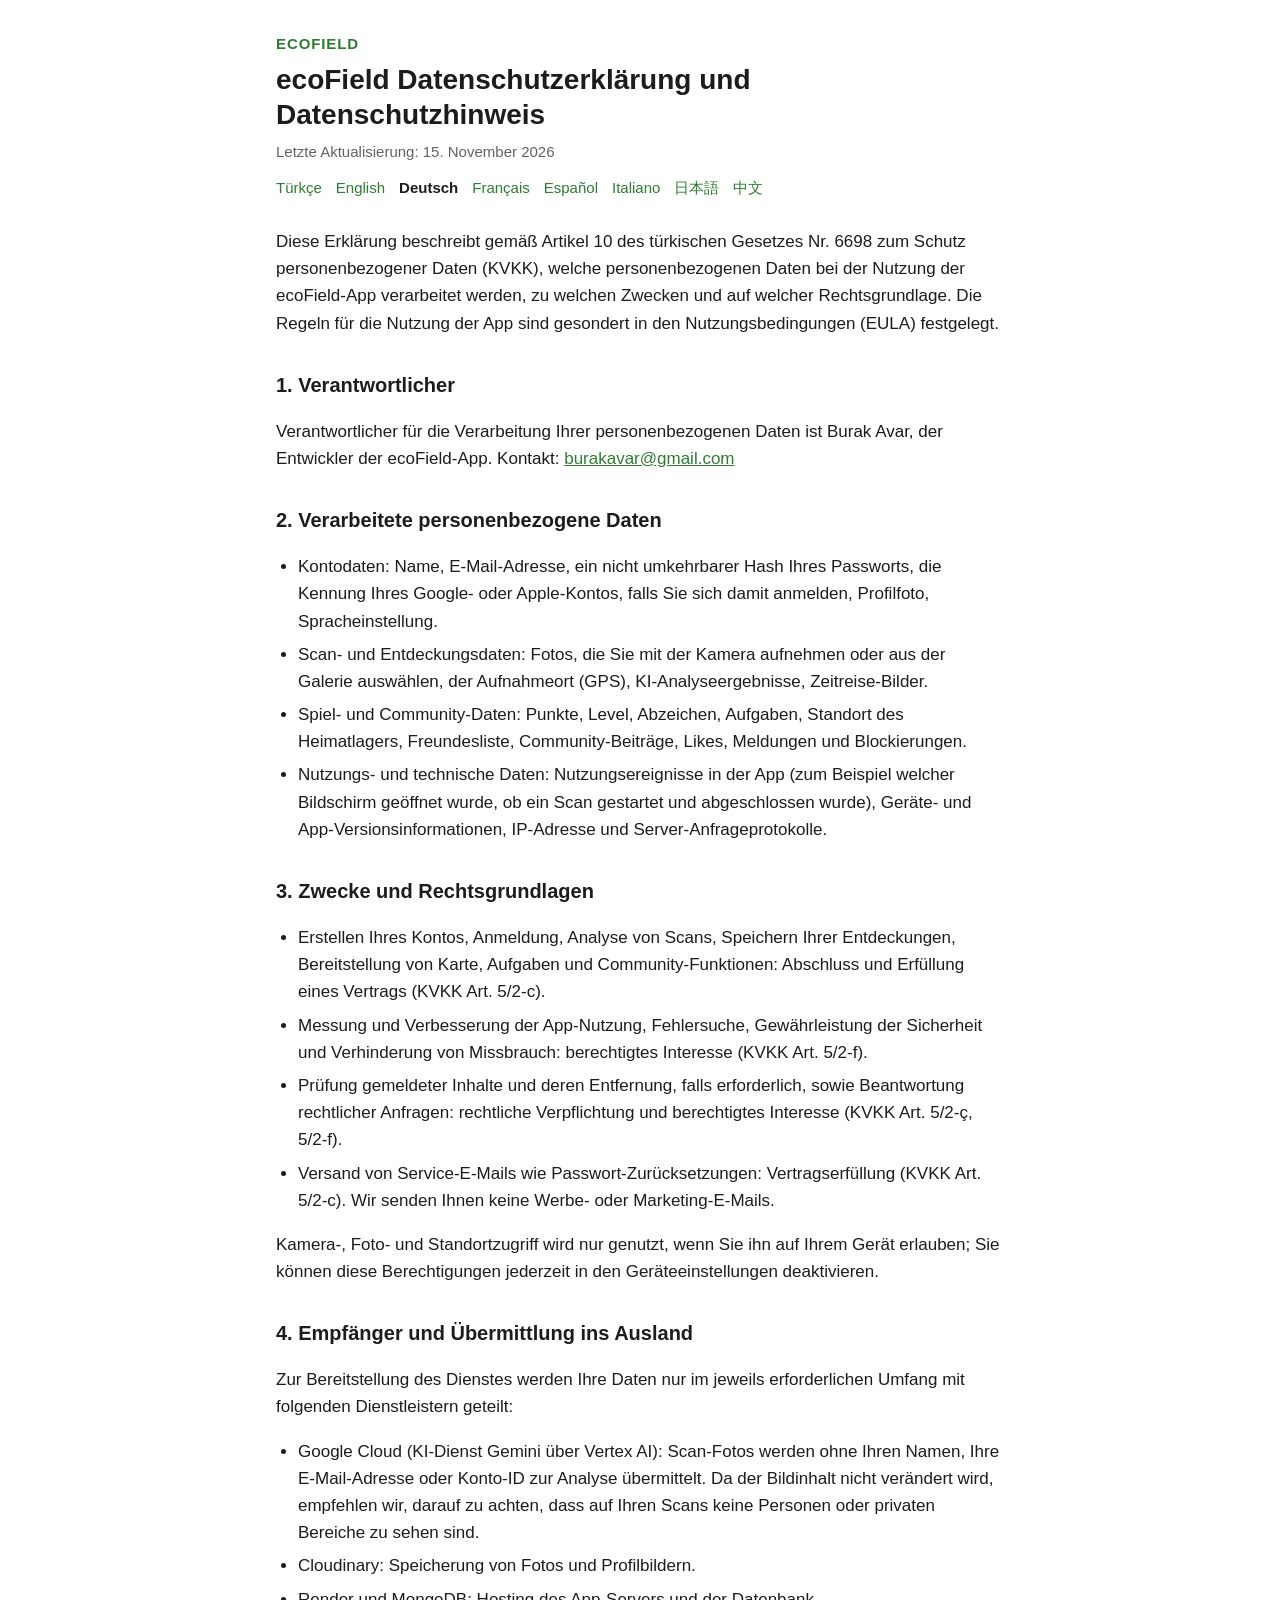
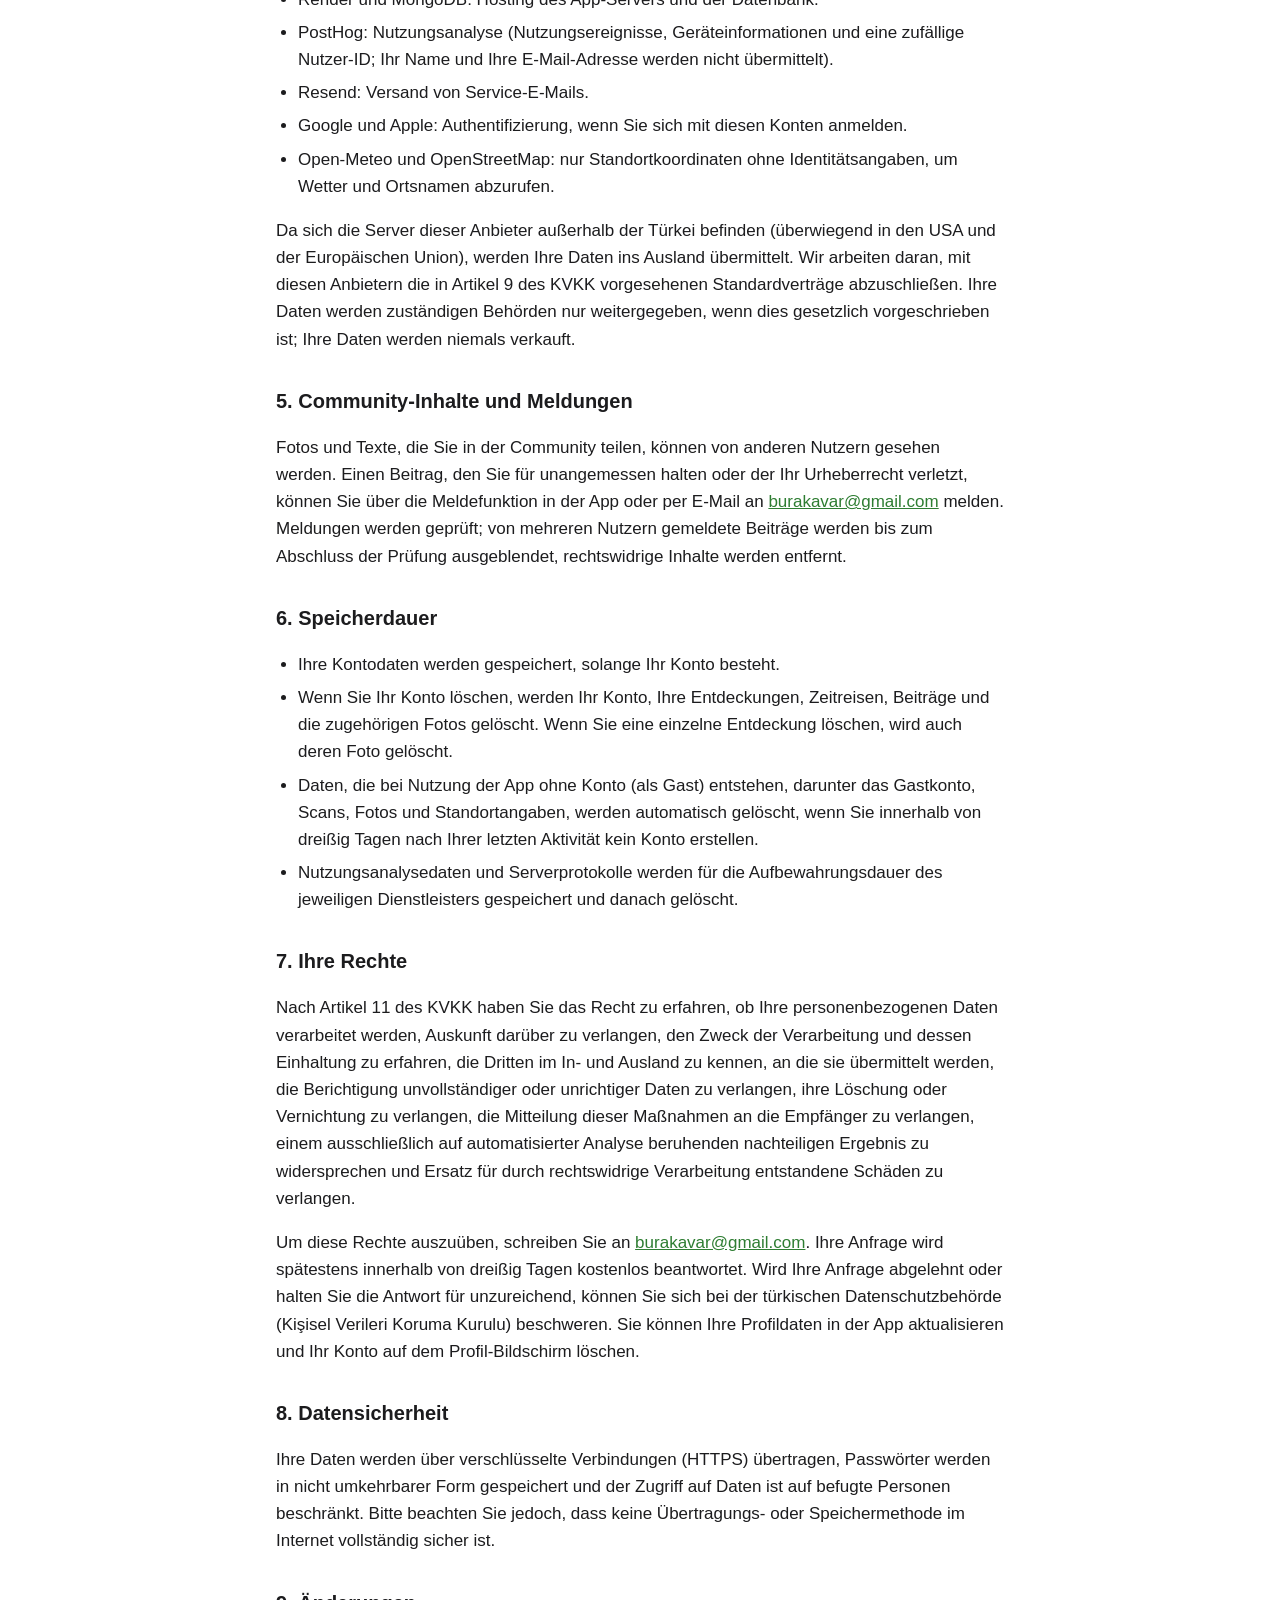
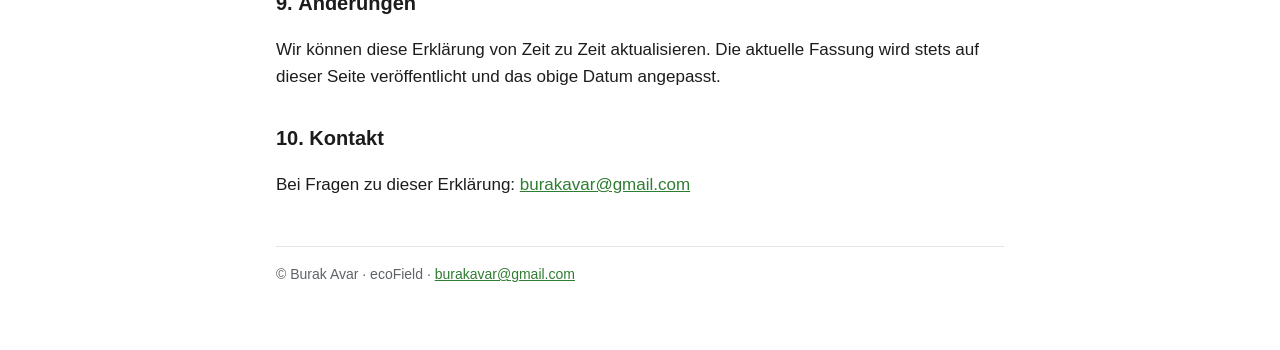
==== de.html @ c3eddfdc "ecoField privacy notice, KVKK notice and account deletion page Co-Authored-By: Claude Opus 5.5 <nore" ====
<!DOCTYPE html>
<html lang="de">
<head>
<meta charset="utf-8">
<meta name="viewport" content="width=device-width, initial-scale=1">
<title>ecoField Datenschutzerklärung und Datenschutzhinweis</title>
<link rel="stylesheet" href="style.css">
</head>
<body>
<main>
<header><div class="brand">ecoField</div><h1>ecoField Datenschutzerklärung und Datenschutzhinweis</h1><div class="meta">Letzte Aktualisierung: 15. November 2026</div><nav class="lang"><a href="tr.html" hreflang="tr">Türkçe</a><a href="en.html" hreflang="en">English</a><a href="de.html" hreflang="de" aria-current="page">Deutsch</a><a href="fr.html" hreflang="fr">Français</a><a href="es.html" hreflang="es">Español</a><a href="it.html" hreflang="it">Italiano</a><a href="ja.html" hreflang="ja">日本語</a><a href="zh.html" hreflang="zh">中文</a></nav></header>
<p>Diese Erklärung beschreibt gemäß Artikel 10 des türkischen Gesetzes Nr. 6698 zum Schutz personenbezogener Daten (KVKK), welche personenbezogenen Daten bei der Nutzung der ecoField-App verarbeitet werden, zu welchen Zwecken und auf welcher Rechtsgrundlage. Die Regeln für die Nutzung der App sind gesondert in den Nutzungsbedingungen (EULA) festgelegt.</p>
<h2>1. Verantwortlicher</h2>
<p>Verantwortlicher für die Verarbeitung Ihrer personenbezogenen Daten ist Burak Avar, der Entwickler der ecoField-App. Kontakt: <a href="mailto:burakavar@gmail.com">burakavar@gmail.com</a></p>
<h2>2. Verarbeitete personenbezogene Daten</h2>
<ul>
<li>Kontodaten: Name, E-Mail-Adresse, ein nicht umkehrbarer Hash Ihres Passworts, die Kennung Ihres Google- oder Apple-Kontos, falls Sie sich damit anmelden, Profilfoto, Spracheinstellung.</li>
<li>Scan- und Entdeckungsdaten: Fotos, die Sie mit der Kamera aufnehmen oder aus der Galerie auswählen, der Aufnahmeort (GPS), KI-Analyseergebnisse, Zeitreise-Bilder.</li>
<li>Spiel- und Community-Daten: Punkte, Level, Abzeichen, Aufgaben, Standort des Heimatlagers, Freundesliste, Community-Beiträge, Likes, Meldungen und Blockierungen.</li>
<li>Nutzungs- und technische Daten: Nutzungsereignisse in der App (zum Beispiel welcher Bildschirm geöffnet wurde, ob ein Scan gestartet und abgeschlossen wurde), Geräte- und App-Versionsinformationen, IP-Adresse und Server-Anfrageprotokolle.</li>
</ul>
<h2>3. Zwecke und Rechtsgrundlagen</h2>
<ul>
<li>Erstellen Ihres Kontos, Anmeldung, Analyse von Scans, Speichern Ihrer Entdeckungen, Bereitstellung von Karte, Aufgaben und Community-Funktionen: Abschluss und Erfüllung eines Vertrags (KVKK Art. 5/2-c).</li>
<li>Messung und Verbesserung der App-Nutzung, Fehlersuche, Gewährleistung der Sicherheit und Verhinderung von Missbrauch: berechtigtes Interesse (KVKK Art. 5/2-f).</li>
<li>Prüfung gemeldeter Inhalte und deren Entfernung, falls erforderlich, sowie Beantwortung rechtlicher Anfragen: rechtliche Verpflichtung und berechtigtes Interesse (KVKK Art. 5/2-ç, 5/2-f).</li>
<li>Versand von Service-E-Mails wie Passwort-Zurücksetzungen: Vertragserfüllung (KVKK Art. 5/2-c). Wir senden Ihnen keine Werbe- oder Marketing-E-Mails.</li>
</ul>
<p>Kamera-, Foto- und Standortzugriff wird nur genutzt, wenn Sie ihn auf Ihrem Gerät erlauben; Sie können diese Berechtigungen jederzeit in den Geräteeinstellungen deaktivieren.</p>
<h2>4. Empfänger und Übermittlung ins Ausland</h2>
<p>Zur Bereitstellung des Dienstes werden Ihre Daten nur im jeweils erforderlichen Umfang mit folgenden Dienstleistern geteilt:</p>
<ul>
<li>Google Cloud (KI-Dienst Gemini über Vertex AI): Scan-Fotos werden ohne Ihren Namen, Ihre E-Mail-Adresse oder Konto-ID zur Analyse übermittelt. Da der Bildinhalt nicht verändert wird, empfehlen wir, darauf zu achten, dass auf Ihren Scans keine Personen oder privaten Bereiche zu sehen sind.</li>
<li>Cloudinary: Speicherung von Fotos und Profilbildern.</li>
<li>Render und MongoDB: Hosting des App-Servers und der Datenbank.</li>
<li>PostHog: Nutzungsanalyse (Nutzungsereignisse, Geräteinformationen und eine zufällige Nutzer-ID; Ihr Name und Ihre E-Mail-Adresse werden nicht übermittelt).</li>
<li>Resend: Versand von Service-E-Mails.</li>
<li>Google und Apple: Authentifizierung, wenn Sie sich mit diesen Konten anmelden.</li>
<li>Open-Meteo und OpenStreetMap: nur Standortkoordinaten ohne Identitätsangaben, um Wetter und Ortsnamen abzurufen.</li>
</ul>
<p>Da sich die Server dieser Anbieter außerhalb der Türkei befinden (überwiegend in den USA und der Europäischen Union), werden Ihre Daten ins Ausland übermittelt. Wir arbeiten daran, mit diesen Anbietern die in Artikel 9 des KVKK vorgesehenen Standardverträge abzuschließen. Ihre Daten werden zuständigen Behörden nur weitergegeben, wenn dies gesetzlich vorgeschrieben ist; Ihre Daten werden niemals verkauft.</p>
<h2>5. Community-Inhalte und Meldungen</h2>
<p>Fotos und Texte, die Sie in der Community teilen, können von anderen Nutzern gesehen werden. Einen Beitrag, den Sie für unangemessen halten oder der Ihr Urheberrecht verletzt, können Sie über die Meldefunktion in der App oder per E-Mail an <a href="mailto:burakavar@gmail.com">burakavar@gmail.com</a> melden. Meldungen werden geprüft; von mehreren Nutzern gemeldete Beiträge werden bis zum Abschluss der Prüfung ausgeblendet, rechtswidrige Inhalte werden entfernt.</p>
<h2>6. Speicherdauer</h2>
<ul>
<li>Ihre Kontodaten werden gespeichert, solange Ihr Konto besteht.</li>
<li>Wenn Sie Ihr Konto löschen, werden Ihr Konto, Ihre Entdeckungen, Zeitreisen, Beiträge und die zugehörigen Fotos gelöscht. Wenn Sie eine einzelne Entdeckung löschen, wird auch deren Foto gelöscht.</li>
<li>Daten, die bei Nutzung der App ohne Konto (als Gast) entstehen, darunter das Gastkonto, Scans, Fotos und Standortangaben, werden automatisch gelöscht, wenn Sie innerhalb von dreißig Tagen nach Ihrer letzten Aktivität kein Konto erstellen.</li>
<li>Nutzungsanalysedaten und Serverprotokolle werden für die Aufbewahrungsdauer des jeweiligen Dienstleisters gespeichert und danach gelöscht.</li>
</ul>
<h2>7. Ihre Rechte</h2>
<p>Nach Artikel 11 des KVKK haben Sie das Recht zu erfahren, ob Ihre personenbezogenen Daten verarbeitet werden, Auskunft darüber zu verlangen, den Zweck der Verarbeitung und dessen Einhaltung zu erfahren, die Dritten im In- und Ausland zu kennen, an die sie übermittelt werden, die Berichtigung unvollständiger oder unrichtiger Daten zu verlangen, ihre Löschung oder Vernichtung zu verlangen, die Mitteilung dieser Maßnahmen an die Empfänger zu verlangen, einem ausschließlich auf automatisierter Analyse beruhenden nachteiligen Ergebnis zu widersprechen und Ersatz für durch rechtswidrige Verarbeitung entstandene Schäden zu verlangen.</p>
<p>Um diese Rechte auszuüben, schreiben Sie an <a href="mailto:burakavar@gmail.com">burakavar@gmail.com</a>. Ihre Anfrage wird spätestens innerhalb von dreißig Tagen kostenlos beantwortet. Wird Ihre Anfrage abgelehnt oder halten Sie die Antwort für unzureichend, können Sie sich bei der türkischen Datenschutzbehörde (Kişisel Verileri Koruma Kurulu) beschweren. Sie können Ihre Profildaten in der App aktualisieren und Ihr Konto auf dem Profil-Bildschirm löschen.</p>
<h2>8. Datensicherheit</h2>
<p>Ihre Daten werden über verschlüsselte Verbindungen (HTTPS) übertragen, Passwörter werden in nicht umkehrbarer Form gespeichert und der Zugriff auf Daten ist auf befugte Personen beschränkt. Bitte beachten Sie jedoch, dass keine Übertragungs- oder Speichermethode im Internet vollständig sicher ist.</p>
<h2>9. Änderungen</h2>
<p>Wir können diese Erklärung von Zeit zu Zeit aktualisieren. Die aktuelle Fassung wird stets auf dieser Seite veröffentlicht und das obige Datum angepasst.</p>
<h2>10. Kontakt</h2>
<p>Bei Fragen zu dieser Erklärung: <a href="mailto:burakavar@gmail.com">burakavar@gmail.com</a></p>
<footer>© Burak Avar · ecoField · <a href="mailto:burakavar@gmail.com">burakavar@gmail.com</a></footer>
</main>
</body>
</html>
---- style.css ----
:root {
  --bg: #ffffff;
  --text: #1c1c1e;
  --muted: #5f6368;
  --accent: #2e7d32;
  --card: #f4f8f4;
  --line: #e0e8e0;
}
@media (prefers-color-scheme: dark) {
  :root {
    --bg: #0d120e;
    --text: #e8efe9;
    --muted: #9fb0a2;
    --accent: #81c784;
    --card: #151d16;
    --line: #26332a;
  }
}
* { box-sizing: border-box; }
body {
  margin: 0;
  background: var(--bg);
  color: var(--text);
  font: 17px/1.6 -apple-system, BlinkMacSystemFont, "Segoe UI", Roboto, Helvetica, Arial, sans-serif;
}
main { max-width: 760px; margin: 0 auto; padding: 32px 16px 64px; }
header { margin-bottom: 28px; }
.brand { color: var(--accent); font-weight: 700; font-size: 15px; letter-spacing: .06em; text-transform: uppercase; }
h1 { font-size: 28px; line-height: 1.25; margin: 6px 0 8px; }
h2 { font-size: 20px; margin: 32px 0 10px; }
.meta { color: var(--muted); font-size: 15px; }
.lang { margin-top: 12px; font-size: 15px; display: flex; flex-wrap: wrap; gap: 6px 14px; }
.lang a { color: var(--accent); text-decoration: none; }
.lang a[aria-current] { color: var(--text); font-weight: 600; }
ul { padding-left: 22px; }
li { margin: 0 0 6px; }
a { color: var(--accent); overflow-wrap: anywhere; }
footer { margin-top: 48px; color: var(--muted); font-size: 14px; border-top: 1px solid var(--line); padding-top: 16px; }
.choice { display: block; background: var(--card); border: 1px solid var(--line); border-radius: 14px; padding: 16px 18px; margin: 10px 0; text-decoration: none; color: var(--text); font-weight: 600; }
.choice span { display: block; color: var(--muted); font-weight: 400; font-size: 15px; }
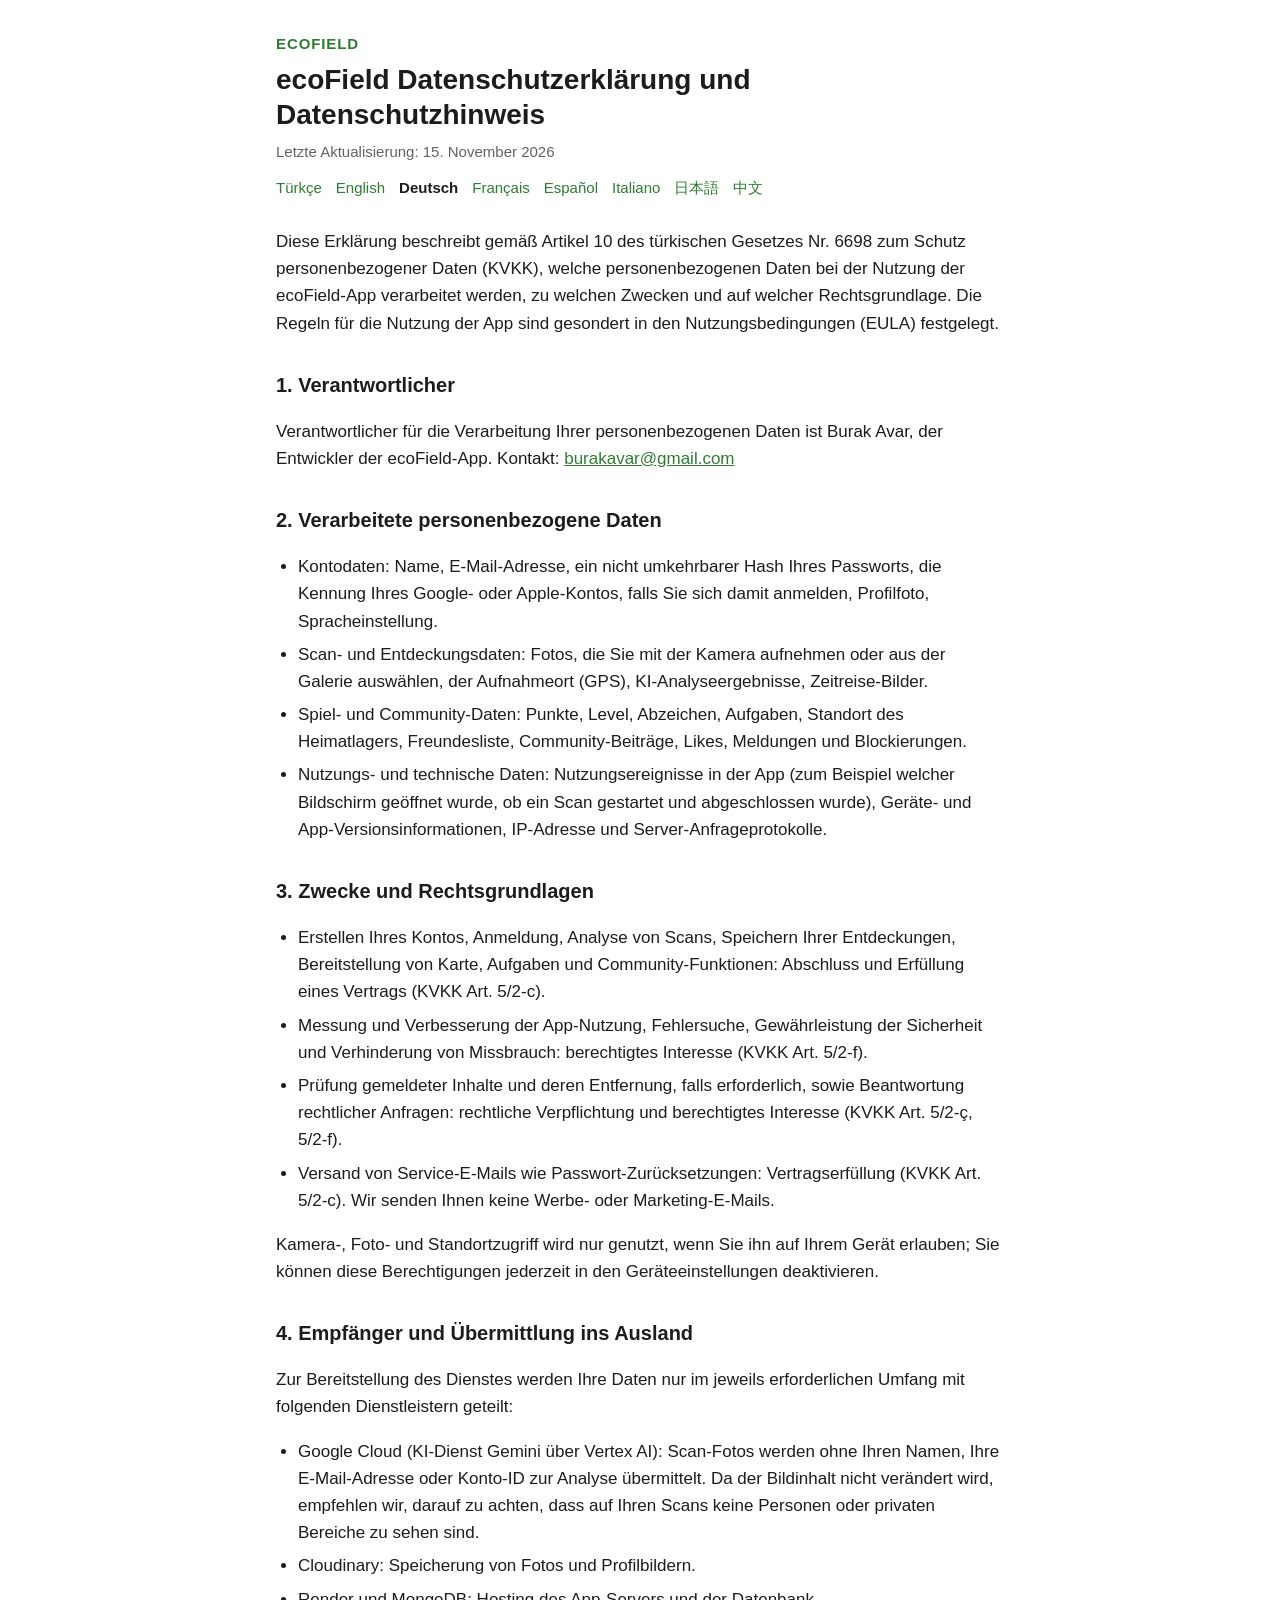
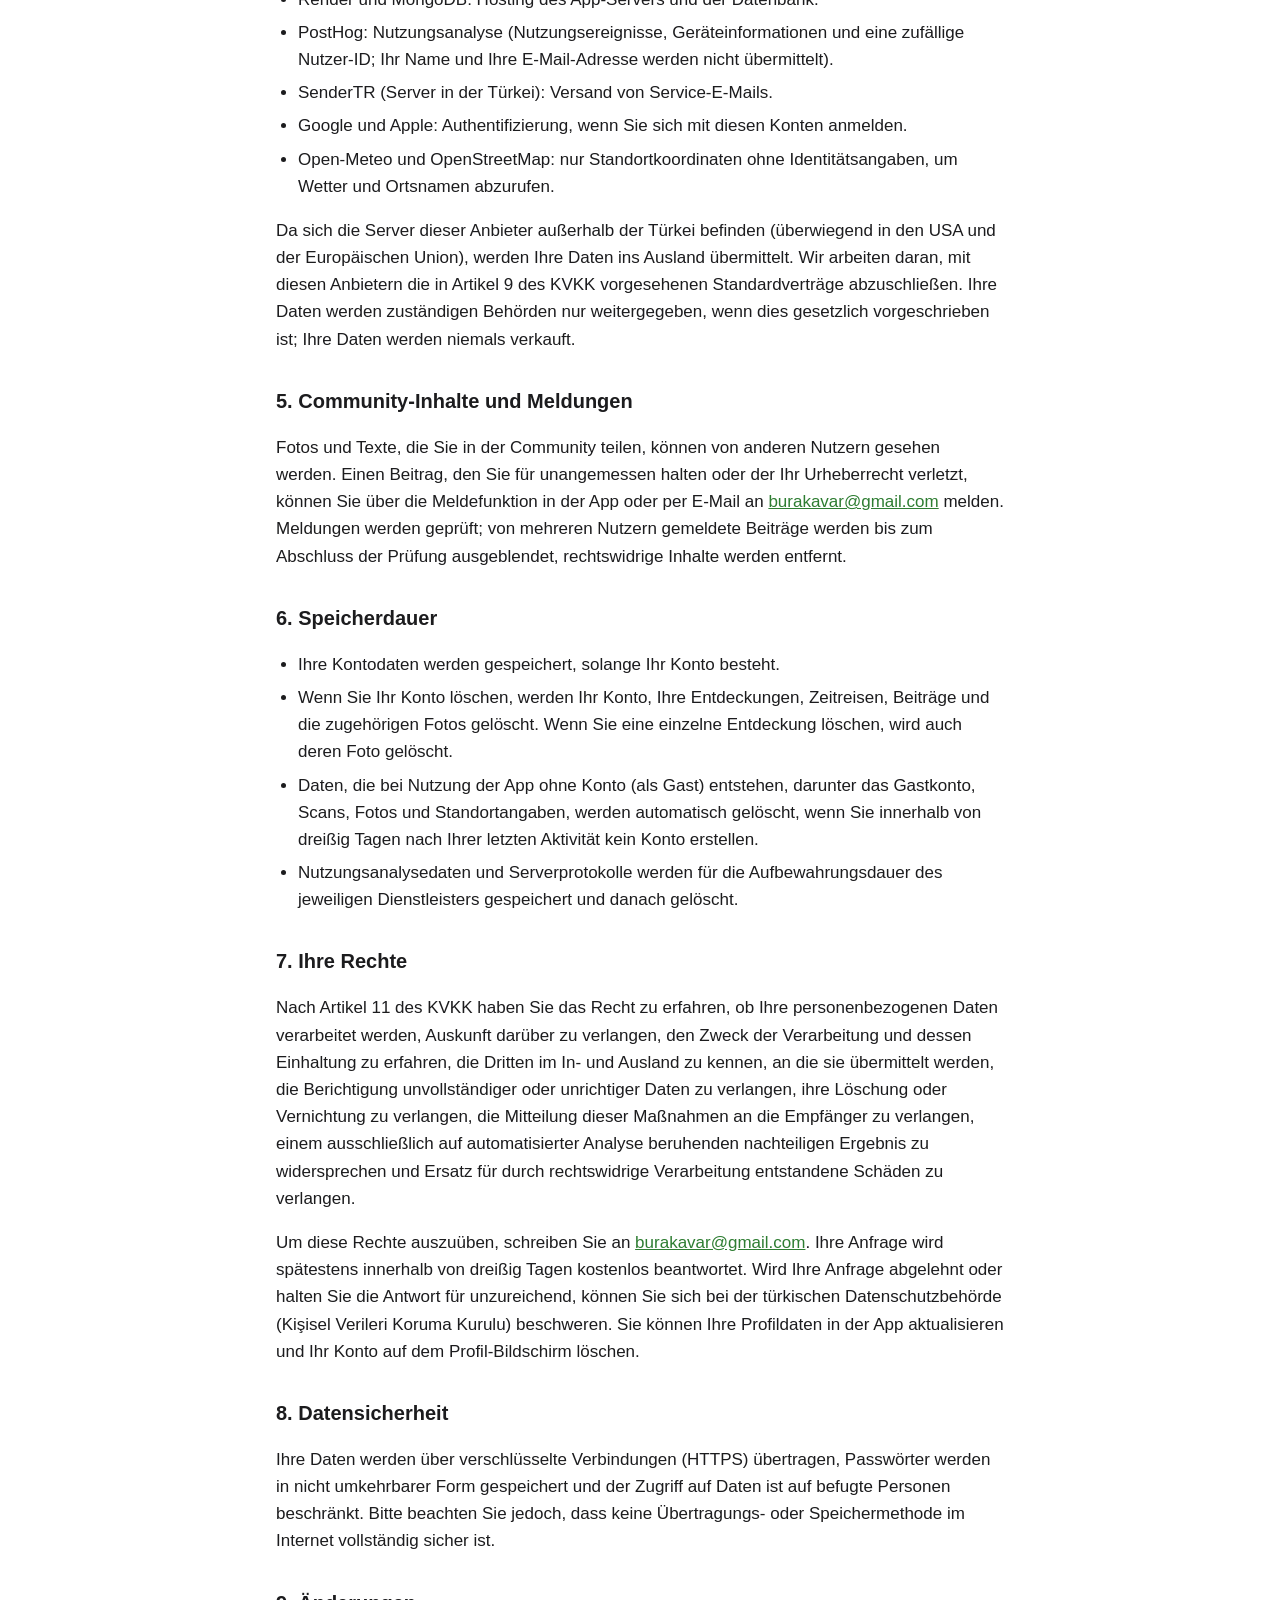
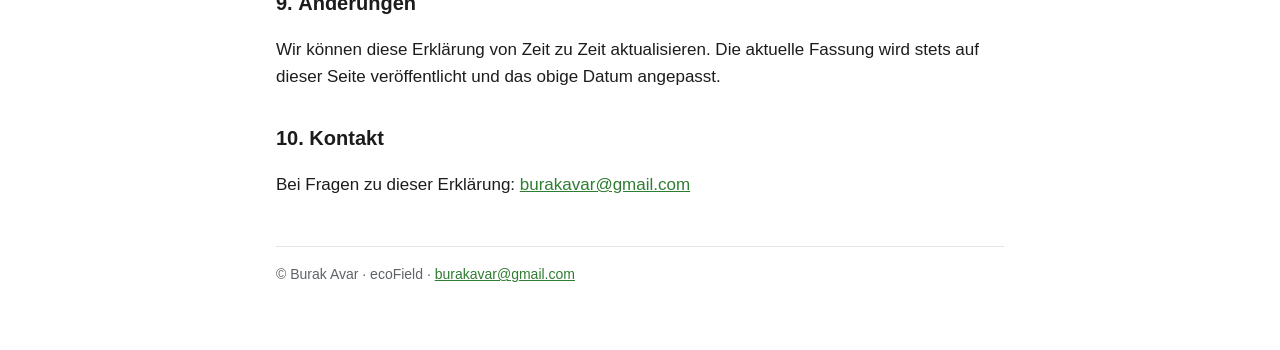
==== commit 03deeeec: "Email provider: SenderTR (Turkey) Co-Authored-By: Claude Opus 5.5 <noreply@anthropic.com>" ====
--- a/de.html
+++ b/de.html
@@ -34,7 +34,7 @@
 <li>Cloudinary: Speicherung von Fotos und Profilbildern.</li>
 <li>Render und MongoDB: Hosting des App-Servers und der Datenbank.</li>
 <li>PostHog: Nutzungsanalyse (Nutzungsereignisse, Geräteinformationen und eine zufällige Nutzer-ID; Ihr Name und Ihre E-Mail-Adresse werden nicht übermittelt).</li>
-<li>Resend: Versand von Service-E-Mails.</li>
+<li>SenderTR (Server in der Türkei): Versand von Service-E-Mails.</li>
 <li>Google und Apple: Authentifizierung, wenn Sie sich mit diesen Konten anmelden.</li>
 <li>Open-Meteo und OpenStreetMap: nur Standortkoordinaten ohne Identitätsangaben, um Wetter und Ortsnamen abzurufen.</li>
 </ul>
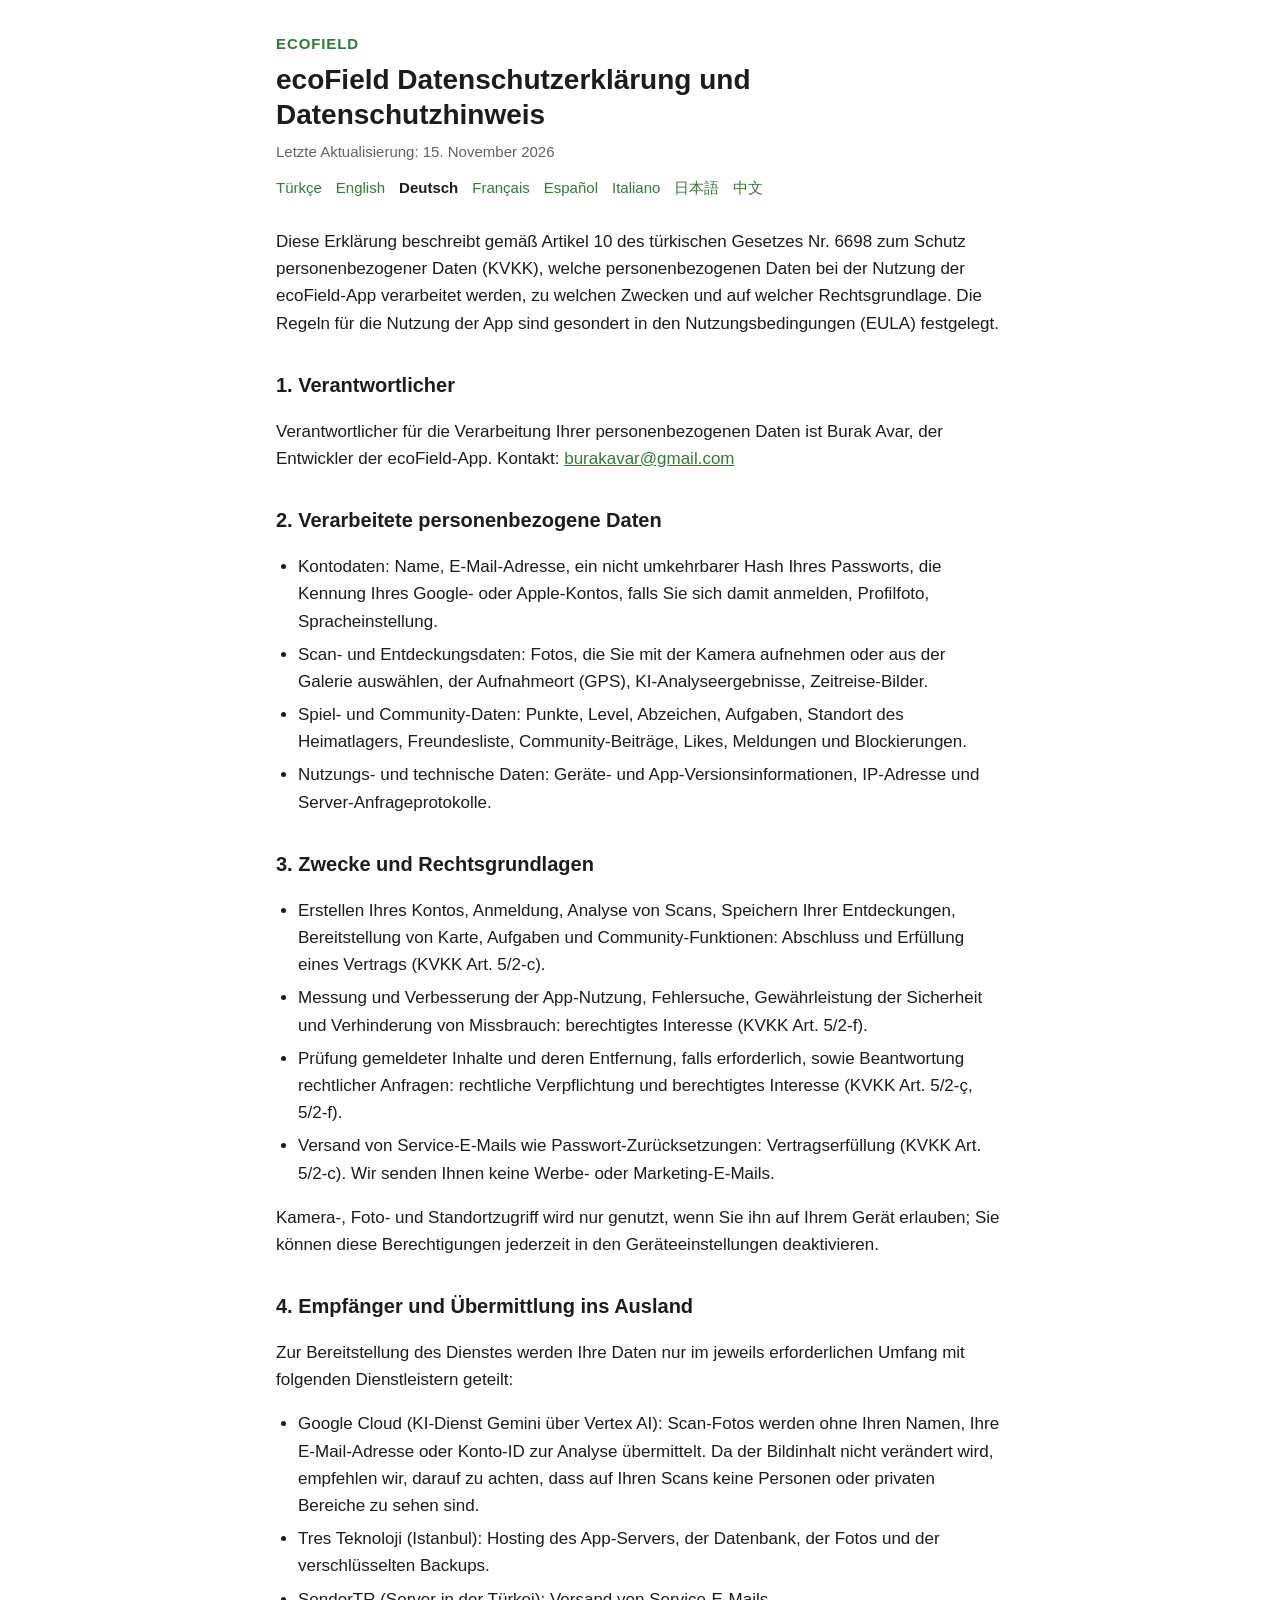
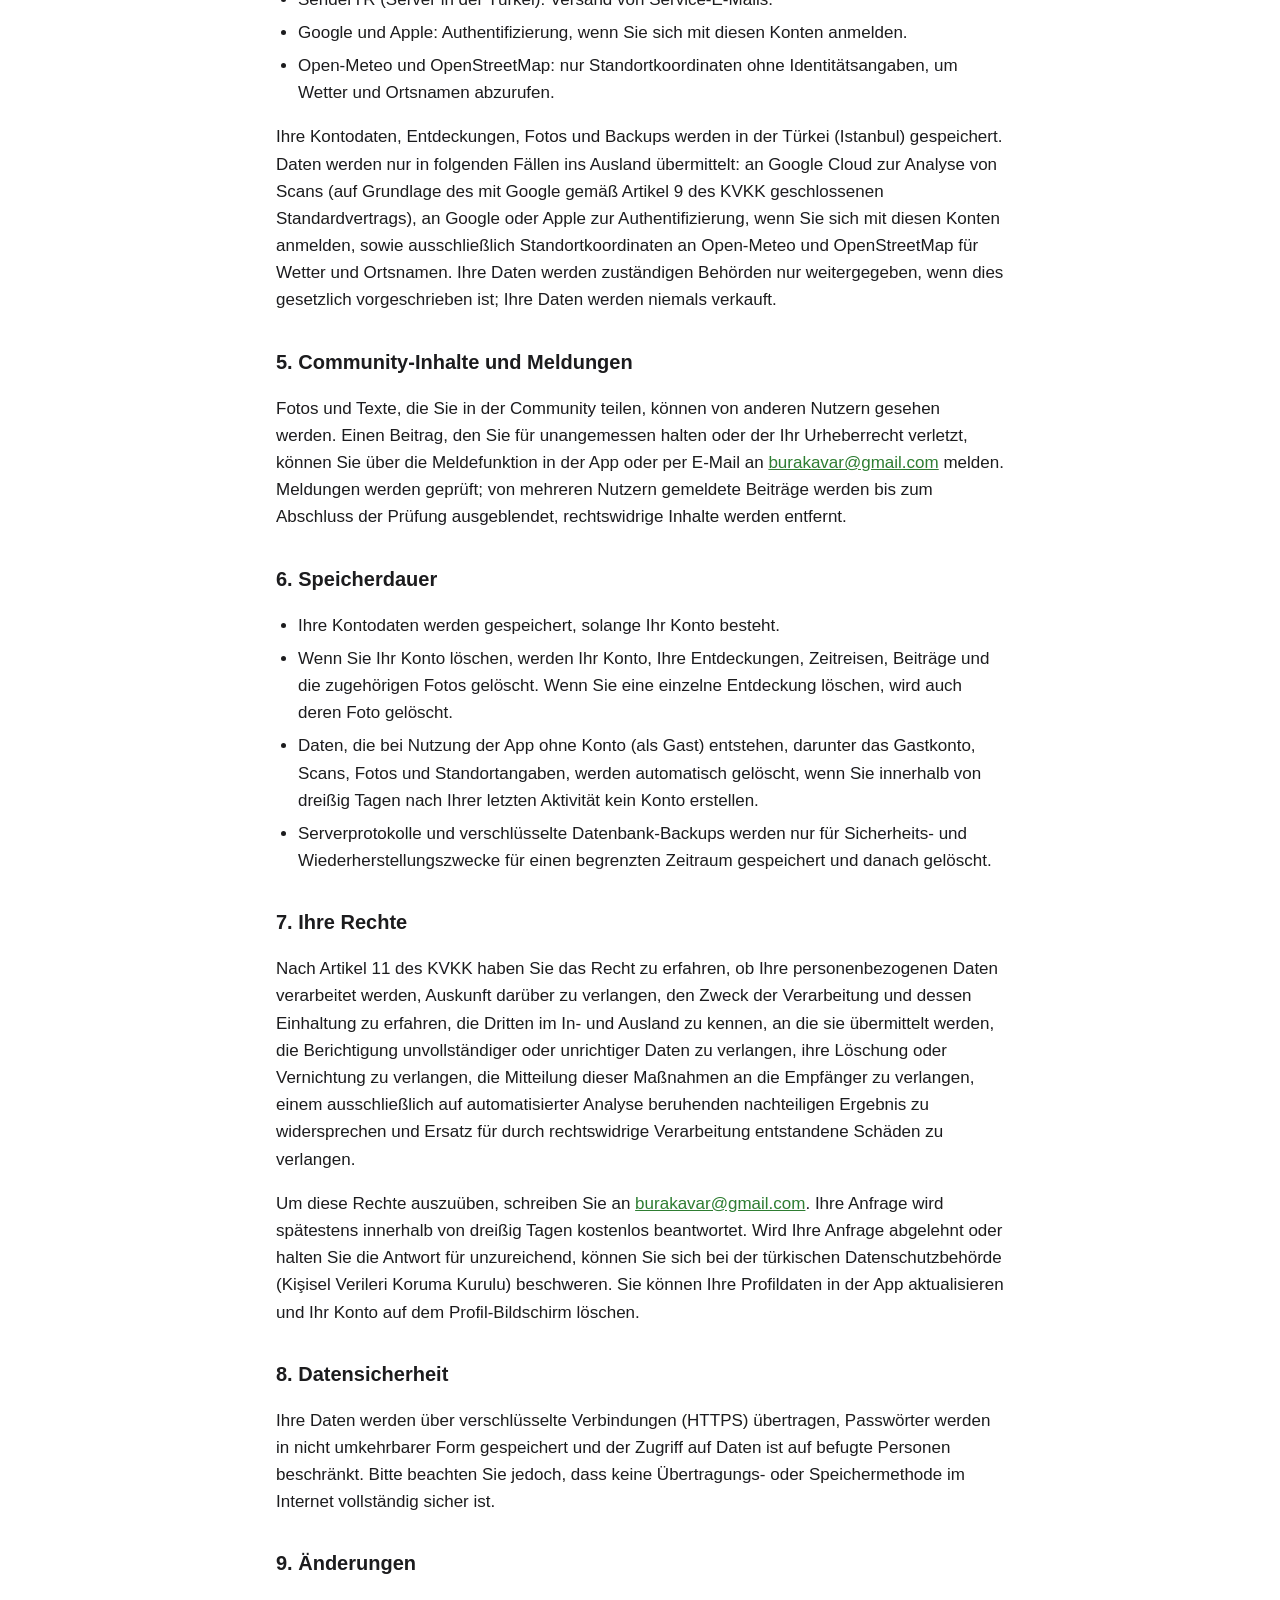
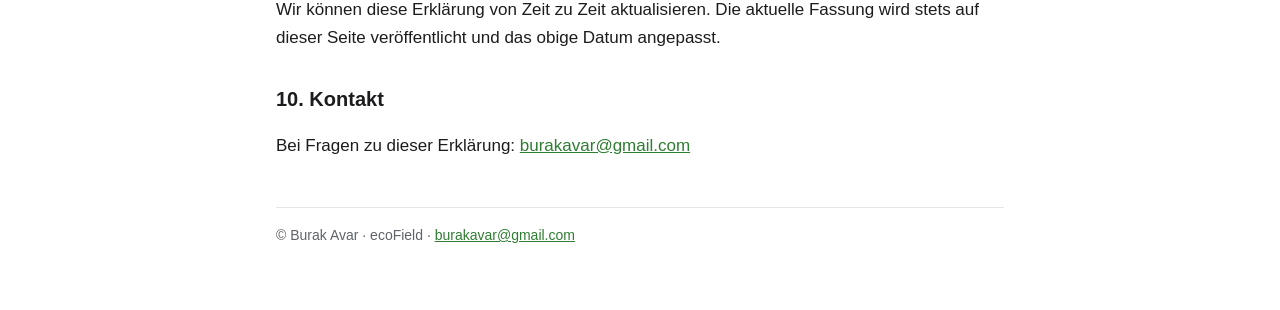
==== commit 22eadeb3: "Data now stays in Turkey (Tres Teknoloji, Istanbul) Co-Authored-By: Claude Opus 5.5 <noreply@anthrop" ====
--- a/de.html
+++ b/de.html
@@ -17,7 +17,7 @@
 <li>Kontodaten: Name, E-Mail-Adresse, ein nicht umkehrbarer Hash Ihres Passworts, die Kennung Ihres Google- oder Apple-Kontos, falls Sie sich damit anmelden, Profilfoto, Spracheinstellung.</li>
 <li>Scan- und Entdeckungsdaten: Fotos, die Sie mit der Kamera aufnehmen oder aus der Galerie auswählen, der Aufnahmeort (GPS), KI-Analyseergebnisse, Zeitreise-Bilder.</li>
 <li>Spiel- und Community-Daten: Punkte, Level, Abzeichen, Aufgaben, Standort des Heimatlagers, Freundesliste, Community-Beiträge, Likes, Meldungen und Blockierungen.</li>
-<li>Nutzungs- und technische Daten: Nutzungsereignisse in der App (zum Beispiel welcher Bildschirm geöffnet wurde, ob ein Scan gestartet und abgeschlossen wurde), Geräte- und App-Versionsinformationen, IP-Adresse und Server-Anfrageprotokolle.</li>
+<li>Nutzungs- und technische Daten: Geräte- und App-Versionsinformationen, IP-Adresse und Server-Anfrageprotokolle.</li>
 </ul>
 <h2>3. Zwecke und Rechtsgrundlagen</h2>
 <ul>
@@ -31,14 +31,12 @@
 <p>Zur Bereitstellung des Dienstes werden Ihre Daten nur im jeweils erforderlichen Umfang mit folgenden Dienstleistern geteilt:</p>
 <ul>
 <li>Google Cloud (KI-Dienst Gemini über Vertex AI): Scan-Fotos werden ohne Ihren Namen, Ihre E-Mail-Adresse oder Konto-ID zur Analyse übermittelt. Da der Bildinhalt nicht verändert wird, empfehlen wir, darauf zu achten, dass auf Ihren Scans keine Personen oder privaten Bereiche zu sehen sind.</li>
-<li>Cloudinary: Speicherung von Fotos und Profilbildern.</li>
-<li>Render und MongoDB: Hosting des App-Servers und der Datenbank.</li>
-<li>PostHog: Nutzungsanalyse (Nutzungsereignisse, Geräteinformationen und eine zufällige Nutzer-ID; Ihr Name und Ihre E-Mail-Adresse werden nicht übermittelt).</li>
+<li>Tres Teknoloji (Istanbul): Hosting des App-Servers, der Datenbank, der Fotos und der verschlüsselten Backups.</li>
 <li>SenderTR (Server in der Türkei): Versand von Service-E-Mails.</li>
 <li>Google und Apple: Authentifizierung, wenn Sie sich mit diesen Konten anmelden.</li>
 <li>Open-Meteo und OpenStreetMap: nur Standortkoordinaten ohne Identitätsangaben, um Wetter und Ortsnamen abzurufen.</li>
 </ul>
-<p>Da sich die Server dieser Anbieter außerhalb der Türkei befinden (überwiegend in den USA und der Europäischen Union), werden Ihre Daten ins Ausland übermittelt. Wir arbeiten daran, mit diesen Anbietern die in Artikel 9 des KVKK vorgesehenen Standardverträge abzuschließen. Ihre Daten werden zuständigen Behörden nur weitergegeben, wenn dies gesetzlich vorgeschrieben ist; Ihre Daten werden niemals verkauft.</p>
+<p>Ihre Kontodaten, Entdeckungen, Fotos und Backups werden in der Türkei (Istanbul) gespeichert. Daten werden nur in folgenden Fällen ins Ausland übermittelt: an Google Cloud zur Analyse von Scans (auf Grundlage des mit Google gemäß Artikel 9 des KVKK geschlossenen Standardvertrags), an Google oder Apple zur Authentifizierung, wenn Sie sich mit diesen Konten anmelden, sowie ausschließlich Standortkoordinaten an Open-Meteo und OpenStreetMap für Wetter und Ortsnamen. Ihre Daten werden zuständigen Behörden nur weitergegeben, wenn dies gesetzlich vorgeschrieben ist; Ihre Daten werden niemals verkauft.</p>
 <h2>5. Community-Inhalte und Meldungen</h2>
 <p>Fotos und Texte, die Sie in der Community teilen, können von anderen Nutzern gesehen werden. Einen Beitrag, den Sie für unangemessen halten oder der Ihr Urheberrecht verletzt, können Sie über die Meldefunktion in der App oder per E-Mail an <a href="mailto:burakavar@gmail.com">burakavar@gmail.com</a> melden. Meldungen werden geprüft; von mehreren Nutzern gemeldete Beiträge werden bis zum Abschluss der Prüfung ausgeblendet, rechtswidrige Inhalte werden entfernt.</p>
 <h2>6. Speicherdauer</h2>
@@ -46,7 +44,7 @@
 <li>Ihre Kontodaten werden gespeichert, solange Ihr Konto besteht.</li>
 <li>Wenn Sie Ihr Konto löschen, werden Ihr Konto, Ihre Entdeckungen, Zeitreisen, Beiträge und die zugehörigen Fotos gelöscht. Wenn Sie eine einzelne Entdeckung löschen, wird auch deren Foto gelöscht.</li>
 <li>Daten, die bei Nutzung der App ohne Konto (als Gast) entstehen, darunter das Gastkonto, Scans, Fotos und Standortangaben, werden automatisch gelöscht, wenn Sie innerhalb von dreißig Tagen nach Ihrer letzten Aktivität kein Konto erstellen.</li>
-<li>Nutzungsanalysedaten und Serverprotokolle werden für die Aufbewahrungsdauer des jeweiligen Dienstleisters gespeichert und danach gelöscht.</li>
+<li>Serverprotokolle und verschlüsselte Datenbank-Backups werden nur für Sicherheits- und Wiederherstellungszwecke für einen begrenzten Zeitraum gespeichert und danach gelöscht.</li>
 </ul>
 <h2>7. Ihre Rechte</h2>
 <p>Nach Artikel 11 des KVKK haben Sie das Recht zu erfahren, ob Ihre personenbezogenen Daten verarbeitet werden, Auskunft darüber zu verlangen, den Zweck der Verarbeitung und dessen Einhaltung zu erfahren, die Dritten im In- und Ausland zu kennen, an die sie übermittelt werden, die Berichtigung unvollständiger oder unrichtiger Daten zu verlangen, ihre Löschung oder Vernichtung zu verlangen, die Mitteilung dieser Maßnahmen an die Empfänger zu verlangen, einem ausschließlich auf automatisierter Analyse beruhenden nachteiligen Ergebnis zu widersprechen und Ersatz für durch rechtswidrige Verarbeitung entstandene Schäden zu verlangen.</p>
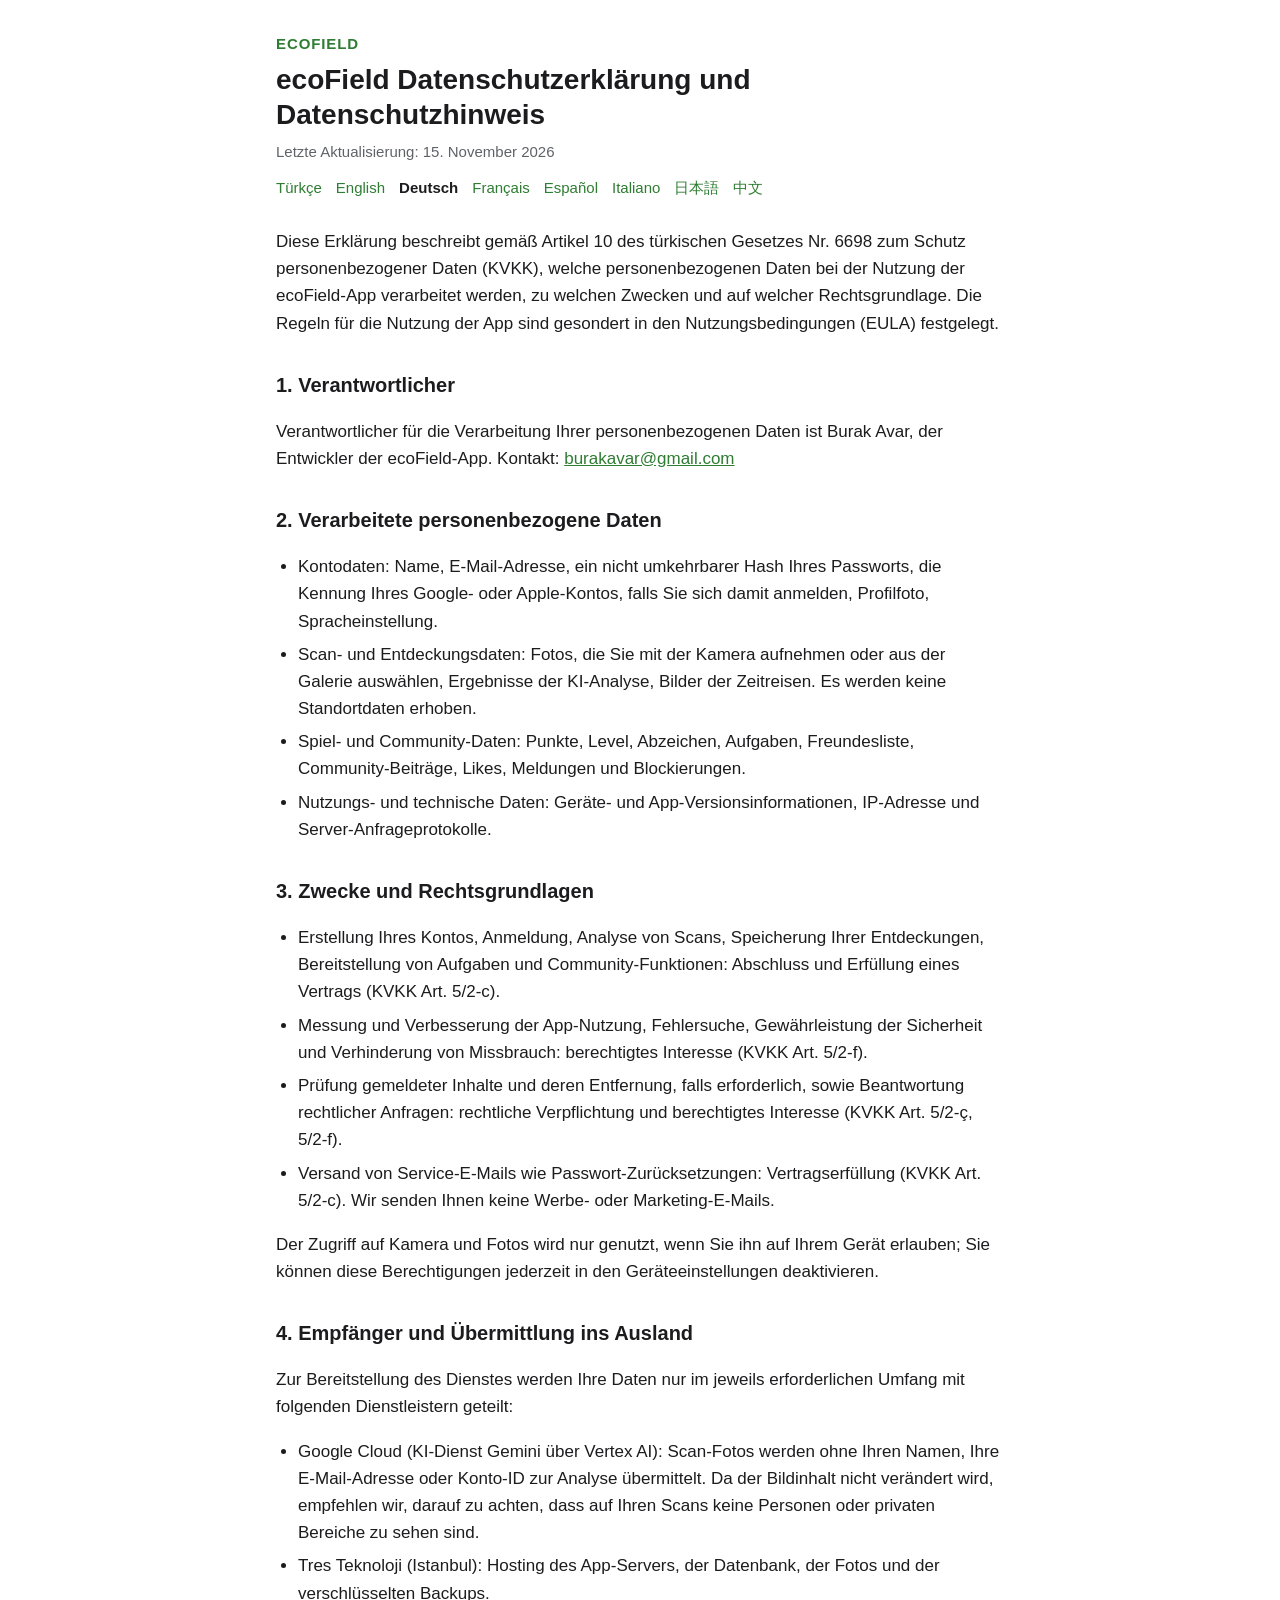
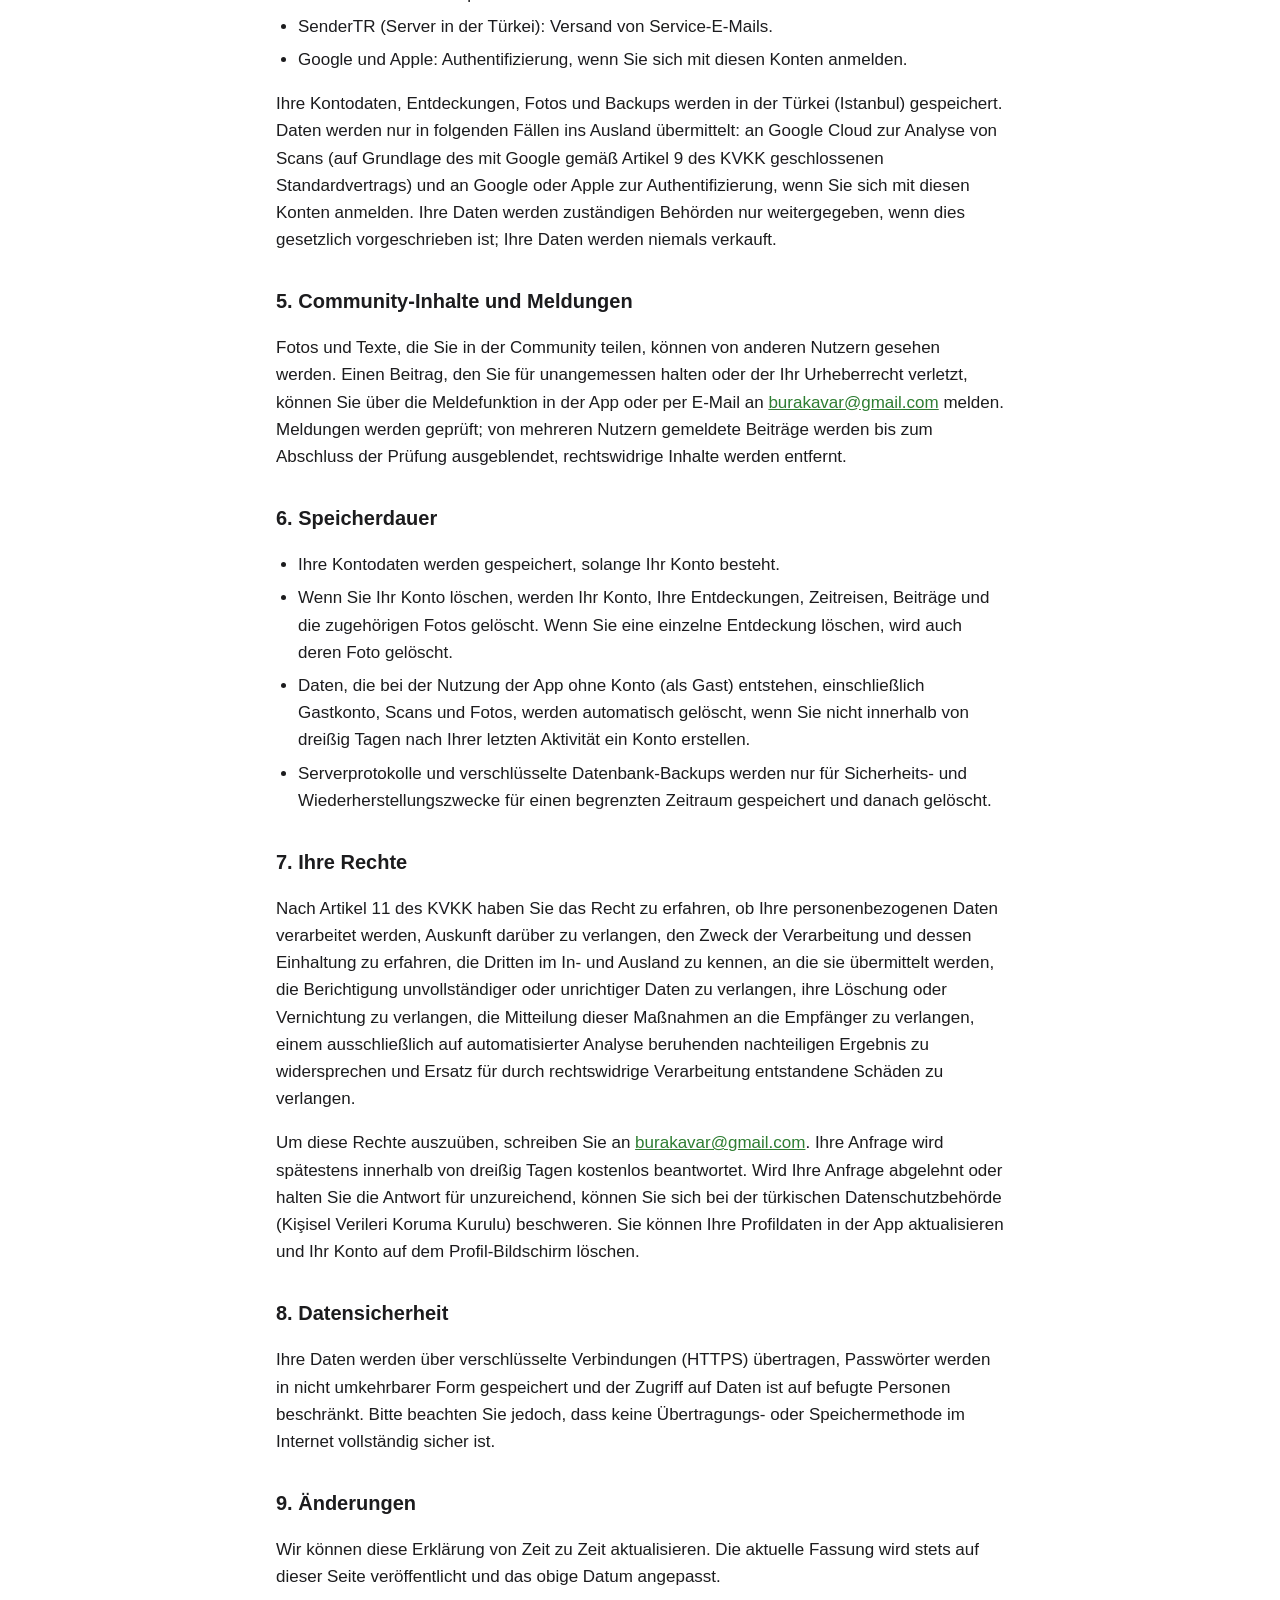
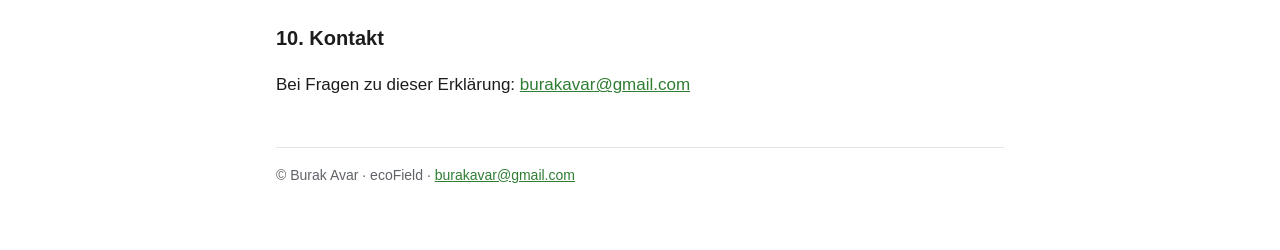
==== commit c9675ab6: "No location data is collected Co-Authored-By: Claude Opus 5.5 <noreply@anthropic.com>" ====
--- a/de.html
+++ b/de.html
@@ -15,18 +15,18 @@
 <h2>2. Verarbeitete personenbezogene Daten</h2>
 <ul>
 <li>Kontodaten: Name, E-Mail-Adresse, ein nicht umkehrbarer Hash Ihres Passworts, die Kennung Ihres Google- oder Apple-Kontos, falls Sie sich damit anmelden, Profilfoto, Spracheinstellung.</li>
-<li>Scan- und Entdeckungsdaten: Fotos, die Sie mit der Kamera aufnehmen oder aus der Galerie auswählen, der Aufnahmeort (GPS), KI-Analyseergebnisse, Zeitreise-Bilder.</li>
-<li>Spiel- und Community-Daten: Punkte, Level, Abzeichen, Aufgaben, Standort des Heimatlagers, Freundesliste, Community-Beiträge, Likes, Meldungen und Blockierungen.</li>
+<li>Scan- und Entdeckungsdaten: Fotos, die Sie mit der Kamera aufnehmen oder aus der Galerie auswählen, Ergebnisse der KI-Analyse, Bilder der Zeitreisen. Es werden keine Standortdaten erhoben.</li>
+<li>Spiel- und Community-Daten: Punkte, Level, Abzeichen, Aufgaben, Freundesliste, Community-Beiträge, Likes, Meldungen und Blockierungen.</li>
 <li>Nutzungs- und technische Daten: Geräte- und App-Versionsinformationen, IP-Adresse und Server-Anfrageprotokolle.</li>
 </ul>
 <h2>3. Zwecke und Rechtsgrundlagen</h2>
 <ul>
-<li>Erstellen Ihres Kontos, Anmeldung, Analyse von Scans, Speichern Ihrer Entdeckungen, Bereitstellung von Karte, Aufgaben und Community-Funktionen: Abschluss und Erfüllung eines Vertrags (KVKK Art. 5/2-c).</li>
+<li>Erstellung Ihres Kontos, Anmeldung, Analyse von Scans, Speicherung Ihrer Entdeckungen, Bereitstellung von Aufgaben und Community-Funktionen: Abschluss und Erfüllung eines Vertrags (KVKK Art. 5/2-c).</li>
 <li>Messung und Verbesserung der App-Nutzung, Fehlersuche, Gewährleistung der Sicherheit und Verhinderung von Missbrauch: berechtigtes Interesse (KVKK Art. 5/2-f).</li>
 <li>Prüfung gemeldeter Inhalte und deren Entfernung, falls erforderlich, sowie Beantwortung rechtlicher Anfragen: rechtliche Verpflichtung und berechtigtes Interesse (KVKK Art. 5/2-ç, 5/2-f).</li>
 <li>Versand von Service-E-Mails wie Passwort-Zurücksetzungen: Vertragserfüllung (KVKK Art. 5/2-c). Wir senden Ihnen keine Werbe- oder Marketing-E-Mails.</li>
 </ul>
-<p>Kamera-, Foto- und Standortzugriff wird nur genutzt, wenn Sie ihn auf Ihrem Gerät erlauben; Sie können diese Berechtigungen jederzeit in den Geräteeinstellungen deaktivieren.</p>
+<p>Der Zugriff auf Kamera und Fotos wird nur genutzt, wenn Sie ihn auf Ihrem Gerät erlauben; Sie können diese Berechtigungen jederzeit in den Geräteeinstellungen deaktivieren.</p>
 <h2>4. Empfänger und Übermittlung ins Ausland</h2>
 <p>Zur Bereitstellung des Dienstes werden Ihre Daten nur im jeweils erforderlichen Umfang mit folgenden Dienstleistern geteilt:</p>
 <ul>
@@ -34,16 +34,15 @@
 <li>Tres Teknoloji (Istanbul): Hosting des App-Servers, der Datenbank, der Fotos und der verschlüsselten Backups.</li>
 <li>SenderTR (Server in der Türkei): Versand von Service-E-Mails.</li>
 <li>Google und Apple: Authentifizierung, wenn Sie sich mit diesen Konten anmelden.</li>
-<li>Open-Meteo und OpenStreetMap: nur Standortkoordinaten ohne Identitätsangaben, um Wetter und Ortsnamen abzurufen.</li>
 </ul>
-<p>Ihre Kontodaten, Entdeckungen, Fotos und Backups werden in der Türkei (Istanbul) gespeichert. Daten werden nur in folgenden Fällen ins Ausland übermittelt: an Google Cloud zur Analyse von Scans (auf Grundlage des mit Google gemäß Artikel 9 des KVKK geschlossenen Standardvertrags), an Google oder Apple zur Authentifizierung, wenn Sie sich mit diesen Konten anmelden, sowie ausschließlich Standortkoordinaten an Open-Meteo und OpenStreetMap für Wetter und Ortsnamen. Ihre Daten werden zuständigen Behörden nur weitergegeben, wenn dies gesetzlich vorgeschrieben ist; Ihre Daten werden niemals verkauft.</p>
+<p>Ihre Kontodaten, Entdeckungen, Fotos und Backups werden in der Türkei (Istanbul) gespeichert. Daten werden nur in folgenden Fällen ins Ausland übermittelt: an Google Cloud zur Analyse von Scans (auf Grundlage des mit Google gemäß Artikel 9 des KVKK geschlossenen Standardvertrags) und an Google oder Apple zur Authentifizierung, wenn Sie sich mit diesen Konten anmelden. Ihre Daten werden zuständigen Behörden nur weitergegeben, wenn dies gesetzlich vorgeschrieben ist; Ihre Daten werden niemals verkauft.</p>
 <h2>5. Community-Inhalte und Meldungen</h2>
 <p>Fotos und Texte, die Sie in der Community teilen, können von anderen Nutzern gesehen werden. Einen Beitrag, den Sie für unangemessen halten oder der Ihr Urheberrecht verletzt, können Sie über die Meldefunktion in der App oder per E-Mail an <a href="mailto:burakavar@gmail.com">burakavar@gmail.com</a> melden. Meldungen werden geprüft; von mehreren Nutzern gemeldete Beiträge werden bis zum Abschluss der Prüfung ausgeblendet, rechtswidrige Inhalte werden entfernt.</p>
 <h2>6. Speicherdauer</h2>
 <ul>
 <li>Ihre Kontodaten werden gespeichert, solange Ihr Konto besteht.</li>
 <li>Wenn Sie Ihr Konto löschen, werden Ihr Konto, Ihre Entdeckungen, Zeitreisen, Beiträge und die zugehörigen Fotos gelöscht. Wenn Sie eine einzelne Entdeckung löschen, wird auch deren Foto gelöscht.</li>
-<li>Daten, die bei Nutzung der App ohne Konto (als Gast) entstehen, darunter das Gastkonto, Scans, Fotos und Standortangaben, werden automatisch gelöscht, wenn Sie innerhalb von dreißig Tagen nach Ihrer letzten Aktivität kein Konto erstellen.</li>
+<li>Daten, die bei der Nutzung der App ohne Konto (als Gast) entstehen, einschließlich Gastkonto, Scans und Fotos, werden automatisch gelöscht, wenn Sie nicht innerhalb von dreißig Tagen nach Ihrer letzten Aktivität ein Konto erstellen.</li>
 <li>Serverprotokolle und verschlüsselte Datenbank-Backups werden nur für Sicherheits- und Wiederherstellungszwecke für einen begrenzten Zeitraum gespeichert und danach gelöscht.</li>
 </ul>
 <h2>7. Ihre Rechte</h2>
